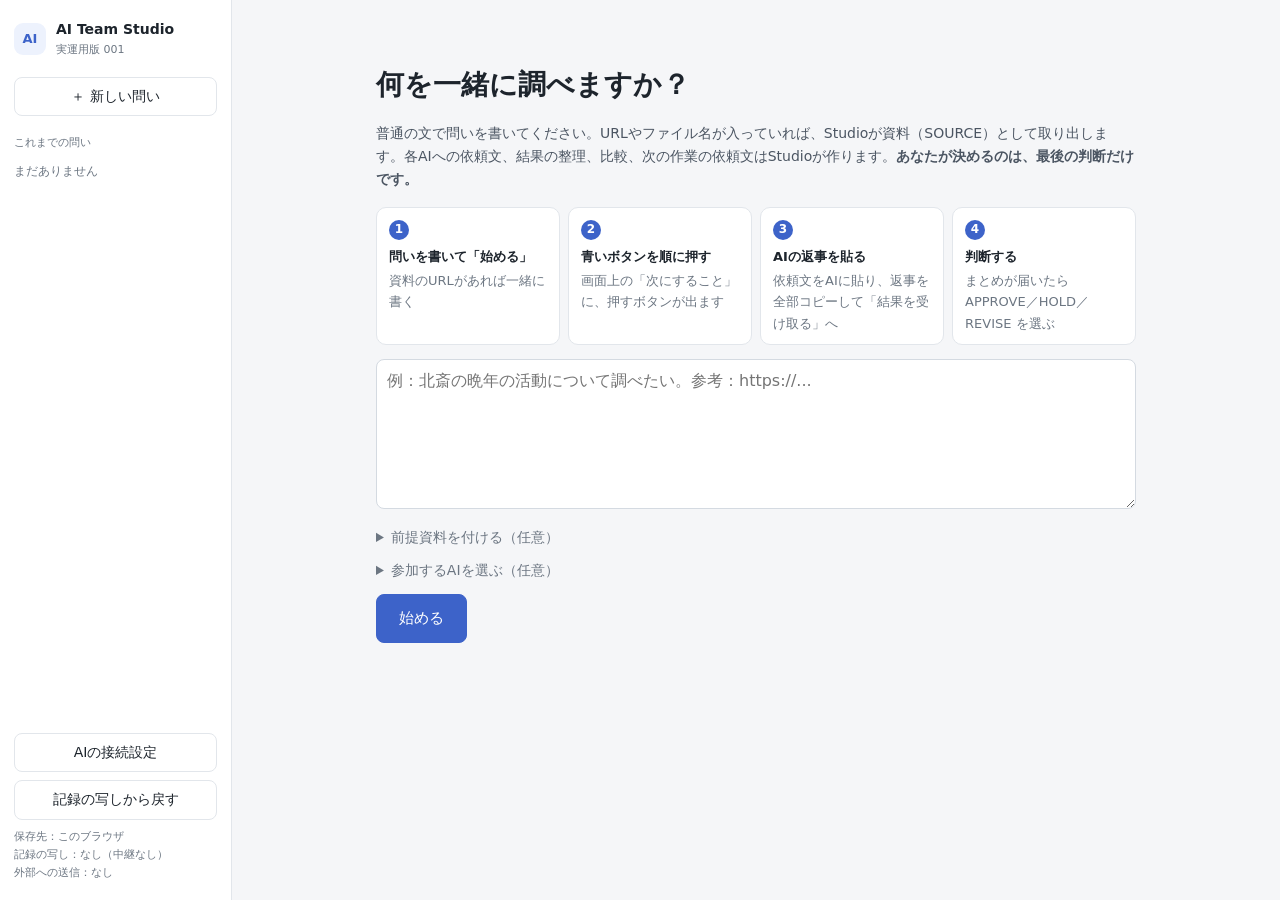
==== operational-studio-001/index.html @ 3225ef0c "feat(operational-001): Codex runner state in the Studio (stage 3-1) proxy/codex_runner.py hands to-C" ====
<!doctype html>
<html lang="ja">
<head>
<meta charset="utf-8">
<meta name="viewport" content="width=device-width,initial-scale=1">
<title>AI Team Studio — 実運用版 001</title>
<link rel="stylesheet" href="style.css">
</head>
<body>
<div class="app">
  <aside class="side">
    <div class="brand"><span class="mark">AI</span><div><b>AI Team Studio</b><small>実運用版 001</small></div></div>
    <button id="newCaseBtn" class="btn wide">＋ 新しい問い</button>
    <div class="side-label">これまでの問い</div>
    <div id="caseList" class="case-list"></div>
    <div class="side-bottom">
      <button id="settingsBtn" class="btn ghost wide">AIの接続設定</button>
      <button id="restoreBtn" class="btn ghost wide">記録の写しから戻す</button>
      <div class="side-note">保存先：このブラウザ<br>記録の写し：<span id="backupNote">なし（中継なし）</span><br>外部への送信：<span id="netNote">なし</span></div>
    </div>
  </aside>

  <main>
    <div id="saveWarn" class="save-warn" hidden></div>
    <!-- 入口：問いを書くだけ -->
    <section id="start" class="start" hidden>
      <h1>何を一緒に調べますか？</h1>
      <p class="lead">普通の文で問いを書いてください。URLやファイル名が入っていれば、Studioが資料（SOURCE）として取り出します。各AIへの依頼文、結果の整理、比較、次の作業の依頼文はStudioが作ります。<b>あなたが決めるのは、最後の判断だけです。</b></p>
      <ol class="howto">
        <li><b>問いを書いて「始める」</b><span>資料のURLがあれば一緒に書く</span></li>
        <li><b>青いボタンを順に押す</b><span>画面上の「次にすること」に、押すボタンが出ます</span></li>
        <li><b>AIの返事を貼る</b><span>依頼文をAIに貼り、返事を全部コピーして「結果を受け取る」へ</span></li>
        <li><b>判断する</b><span>まとめが届いたら APPROVE／HOLD／REVISE を選ぶ</span></li>
      </ol>
      <textarea id="qInput" rows="5" placeholder="例：北斎の晩年の活動について調べたい。参考：https://..."></textarea>
      <details class="opt"><summary>前提資料を付ける（任意）</summary>
        <p class="hint">すべてのAIの依頼文に、全文がそのまま入ります。中継につないだAIには「始める」と同時に送られるので、ここで入れてください。</p>
        <input id="premiseTitle" placeholder="資料の名前（例：前提資料）">
        <textarea id="premiseInput" rows="6" placeholder="前提資料の本文を貼る（仕様・現状・これまでの経緯など）"></textarea>
      </details>
      <details class="opt"><summary>参加するAIを選ぶ（任意）</summary><div id="obsPick" class="pick"></div></details>
      <button id="startBtn" class="btn primary big">始める</button>
    </section>

    <!-- ケース作業面 -->
    <section id="work" hidden>
      <div class="case-head">
        <div class="eyebrow" id="caseId"></div>
        <h1 id="caseTitle"></h1>
      </div>

      <ol class="stepper" id="stepper"></ol>

      <div class="next card" id="nextCard">
        <div class="next-label">次にすること</div>
        <div class="next-text" id="nextText"></div>
        <div class="next-actions" id="nextActions"></div>
      </div>

      <div class="grid">
        <div class="col">
          <div class="card">
            <div class="card-h"><h2>資料 SOURCE</h2><span class="hint">存在と、AIが読めたかは別に記録します</span></div>
            <div id="sources"></div>
            <div class="row">
              <input id="srcAdd" placeholder="URL・GitHub・ファイル名・メモを追加">
              <button id="srcAddBtn" class="btn">追加</button>
              <label class="btn">ファイルを確かめる<input id="srcFile" type="file" multiple hidden></label>
            </div>
            <details class="opt"><summary>本文として追加（前提資料など）</summary>
              <input id="srcTextTitle" placeholder="資料の名前">
              <textarea id="srcText" rows="5" placeholder="本文を貼る。全文が依頼文に入ります"></textarea>
              <button id="srcTextBtn" class="btn">本文として追加</button>
            </details>
          </div>

          <div class="card">
            <div class="card-h"><h2>観測 OBSERVE</h2><span class="hint">各AIの結果は混ぜずに別々に保存します</span></div>
            <div id="observers"></div>
          </div>

          <div class="card">
            <div class="card-h"><h2>結果を受け取る</h2><span class="hint">貼るだけ。誰の結果かはStudioが判定します</span></div>
            <textarea id="pasteBox" rows="5" placeholder="AIの回答をそのまま貼り付け（またはファイルをここへドロップ）"></textarea>
            <div class="row"><button id="pasteBtn" class="btn primary">取り込む</button><span id="pasteMsg" class="hint"></span></div>
            <div id="unassigned"></div>
          </div>
        </div>

        <div class="col">
          <div class="card">
            <div class="card-h"><h2>差分 DIFFERENCE</h2><span class="hint">違いは誤りではなく、どこから生じたかを残します</span></div>
            <div id="difference"></div>
          </div>
          <div class="card">
            <div class="card-h"><h2>統合 SYNTHESIS</h2><span class="hint">共通点・相違点・不明・保留・実行に必要なこと</span></div>
            <div id="synthesis"></div>
          </div>
          <div class="card">
            <div class="card-h"><h2>人間の判断 GATE</h2><span class="hint">ここだけはあなたが決めます</span></div>
            <div id="gate"></div>
          </div>
          <div class="card">
            <div class="card-h"><h2>次の行動 NEXT</h2><span class="hint">実装AIがこれだけで作業を始められる依頼</span></div>
            <div id="next"></div>
          </div>
        </div>
      </div>

      <div class="card">
        <div class="card-h"><h2>記録</h2><span class="hint">なぜこの判断になったかを後から追えます</span></div>
        <div id="meter" class="meter"></div>
        <div class="row"><button id="exportBtn" class="btn">記録をJSONで保存</button><label class="btn">JSONを読み込む<input id="importFile" type="file" accept=".json" hidden></label><button id="mdBtn" class="btn">Markdownで保存</button></div>
        <details><summary>経過（自動記録）</summary><ol id="log" class="log"></ol></details>
      </div>
    </section>
  </main>
</div>

<dialog id="settings">
  <form method="dialog">
    <h2>AIの接続設定</h2>
    <p class="hint">各AIへの渡し方を選びます。<b>手動</b>＝依頼文をコピーして貼る。<b>ローカル中継</b>＝手元で動かす中継サーバー経由（Claude Code・Codexは依頼ファイルを自分で読み、結果ファイルを書く。APIはサーバー側の鍵で呼ぶ）。APIキーはこの画面にもGitHubにも保存しません。</p>
    <label>ローカル中継のURL<input id="proxyUrl" placeholder="http://127.0.0.1:8787"></label>
    <div class="row"><button id="proxyTest" type="button" class="btn">接続を確認</button><span id="proxyMsg" class="hint"></span></div>
    <table class="tbl"><thead><tr><th>AI</th><th>渡し方</th><th>中継先（ローカル中継のとき）</th></tr></thead><tbody id="connRows"></tbody></table>
    <div class="row"><input id="newObs" placeholder="AIを追加（例：Perplexity）"><button id="newObsBtn" type="button" class="btn">追加</button></div>
    <div class="row"><button id="defaultsBtn" type="button" class="btn ghost">初期設定に戻す</button><span class="hint">中継の proxy/studio.config.json の内容（中継のURL・各AIの渡し方）を読み込みます。記録（Case）は変わりません。</span></div>
    <div class="row end"><button class="btn primary">閉じる</button></div>
  </form>
</dialog>

<script src="connectors.js?v=3-1"></script>
<script src="parse_v2.js"></script>
<script src="studio_state.js?v=3-1"></script>
<script src="studio_text.js?v=3-1b"></script>
<script src="studio_packets.js?v=2-2"></script>
<script src="app.js?v=3-1b"></script>
</body>
</html>
---- operational-studio-001/style.css ----
:root{
  --bg:#f5f6f8;--paper:#fff;--ink:#1d242c;--muted:#6c7682;--line:#e2e6eb;--soft:#f3f5f8;
  --blue:#3d63c9;--blue-soft:#edf2fd;--green:#2f7d55;--green-soft:#eaf6ef;--amber:#a66d12;--amber-soft:#fcf4e4;
  --red:#b14747;--red-soft:#fbeeee;--mono:ui-monospace,Consolas,monospace;
  --sans:system-ui,-apple-system,"Segoe UI","Yu Gothic UI","Noto Sans JP",sans-serif;
}
*{box-sizing:border-box}
body{margin:0;background:var(--bg);color:var(--ink);font:14px/1.65 var(--sans)}
button,input,textarea,select{font:inherit;color:inherit}
.app{display:grid;grid-template-columns:232px minmax(0,1fr);min-height:100vh}
.side{background:var(--paper);border-right:1px solid var(--line);padding:18px 14px;display:flex;flex-direction:column;gap:10px;position:sticky;top:0;height:100vh}
.brand{display:flex;gap:10px;align-items:center;margin-bottom:8px}.brand small{display:block;color:var(--muted);font-size:11px}
.mark{width:32px;height:32px;border-radius:9px;background:var(--blue-soft);color:var(--blue);display:grid;place-items:center;font-weight:700;font-size:13px}
.side-label{font-size:11px;color:var(--muted);margin-top:8px}
.case-list{display:flex;flex-direction:column;gap:4px;overflow:auto}
.case-item{border:0;background:none;text-align:left;padding:8px 10px;border-radius:8px;font-size:13px;cursor:pointer;line-height:1.4}
.case-item:hover{background:var(--soft)}.case-item.sel{background:var(--blue-soft);color:#24448f}
.case-item small{display:block;color:var(--muted);font-size:11px}
.side-bottom{margin-top:auto;display:flex;flex-direction:column;gap:8px}.side-note{font-size:11px;color:var(--muted)}
main{padding:22px 26px 60px;max-width:1280px}
.btn{border:1px solid var(--line);background:var(--paper);border-radius:8px;padding:7px 12px;cursor:pointer;white-space:nowrap}
.btn:hover{background:var(--soft)}.btn.primary{background:var(--blue);border-color:var(--blue);color:#fff}.btn.primary:hover{filter:brightness(1.07)}
.btn.ghost{background:transparent}.btn.wide{width:100%}.btn.big{padding:11px 22px;font-size:15px;margin-top:12px}
.btn.ok{border-color:#9fcdb3;color:var(--green)}.btn.hold{border-color:#e2c48d;color:var(--amber)}.btn.ng{border-color:#e3b0b0;color:var(--red)}
.btn:disabled{opacity:.45;cursor:not-allowed}
input,textarea,select{width:100%;border:1px solid #d4dae1;border-radius:8px;padding:8px 10px;background:#fff}
textarea{resize:vertical}input:focus,textarea:focus{outline:none;border-color:#8ea6dd;box-shadow:0 0 0 3px #e8eefb}
.start{max-width:760px;margin:40px auto}.start h1{font-size:28px;margin:0 0 8px}.lead{color:#4b5562}
.start textarea{font-size:16px;margin-top:10px}
.opt{margin-top:10px;color:var(--muted)}.pick{display:flex;flex-wrap:wrap;gap:12px;margin-top:6px;color:var(--ink)}.pick label{display:flex;gap:6px;align-items:center}.pick input{width:auto}
.case-head{margin-bottom:12px}.eyebrow{font:11px var(--mono);color:var(--muted);letter-spacing:.05em}.case-head h1{font-size:22px;margin:2px 0 0;line-height:1.4}
.stepper{display:grid;grid-template-columns:repeat(7,1fr);gap:6px;list-style:none;padding:0;margin:0 0 12px}
.stepper li{background:var(--paper);border:1px solid var(--line);border-radius:10px;padding:8px 6px;text-align:center;font-size:11px;color:var(--muted)}
.stepper li b{display:block;font-size:12px;color:var(--ink)}
.stepper li.done{background:var(--green-soft);border-color:#bfe0cc}.stepper li.done b{color:var(--green)}
.stepper li.now{background:var(--blue-soft);border-color:#b9c9ef}.stepper li.now b{color:var(--blue)}
.card{background:var(--paper);border:1px solid var(--line);border-radius:12px;padding:14px 16px;margin-bottom:12px}
.card-h{display:flex;align-items:baseline;gap:10px;flex-wrap:wrap;margin-bottom:8px}.card-h h2{font-size:15px;margin:0}
.hint{color:var(--muted);font-size:12px}
.next{border-color:#b9c9ef;background:linear-gradient(0deg,#fff,#f6f9ff)}
.next-label{font-size:11px;color:var(--blue);font-weight:600}.next-text{font-size:16px;margin:2px 0 8px}
.next-actions{display:flex;gap:8px;flex-wrap:wrap}
.grid{display:grid;grid-template-columns:1fr 1fr;gap:12px}.col{min-width:0}
.row{display:flex;gap:8px;align-items:center;margin-top:8px;flex-wrap:wrap}.row input{flex:1;min-width:160px}.row.end{justify-content:flex-end}
.item{border-top:1px solid var(--line);padding:9px 0}.item:first-child{border-top:0}
.item-h{display:flex;gap:8px;align-items:center;flex-wrap:wrap}.item-h b{font-size:13px}
.ref{font:12px var(--mono);color:#435064;word-break:break-all}
.chip{display:inline-block;font-size:11px;border-radius:999px;padding:1px 8px;border:1px solid var(--line);background:var(--soft);color:var(--muted);white-space:nowrap}
.chip.ok{background:var(--green-soft);border-color:#bfe0cc;color:var(--green)}
.chip.wait{background:var(--amber-soft);border-color:#ecd5a8;color:var(--amber)}
.chip.ng{background:var(--red-soft);border-color:#ecc3c3;color:var(--red)}
.chip.info{background:var(--blue-soft);border-color:#c9d6f4;color:var(--blue)}
.obs-body{margin:6px 0 0;font-size:13px}.obs-body dt{font-size:11px;color:var(--muted);margin-top:4px}.obs-body dd{margin:0;white-space:pre-wrap}
pre{white-space:pre-wrap;word-break:break-word;background:var(--soft);border:1px solid var(--line);border-radius:8px;padding:10px;font-size:12px;max-height:280px;overflow:auto}
.tbl{width:100%;border-collapse:collapse;font-size:12px}.tbl th,.tbl td{border-bottom:1px solid var(--line);padding:6px;text-align:left;vertical-align:top}
.tbl{table-layout:fixed}.tbl td{overflow-wrap:anywhere;word-break:break-word}
.tbl th{color:var(--muted);font-weight:500}
.meter{display:grid;grid-template-columns:repeat(5,1fr);gap:8px}
.meter div{background:var(--soft);border-radius:8px;padding:8px 10px}.meter b{display:block;font-size:20px}.meter span{font-size:11px;color:var(--muted)}
.log{font-size:12px;color:var(--muted);max-height:240px;overflow:auto}
.warn{border-left:3px solid var(--amber);background:var(--amber-soft);padding:8px 10px;border-radius:0 8px 8px 0;font-size:13px}
.save-bad{color:var(--red);font-weight:600}
.save-warn{background:var(--red-soft,#fbecec);color:var(--red);border:1px solid var(--red);border-radius:10px;padding:10px 14px;margin-bottom:14px;font-weight:600}
dialog{border:1px solid var(--line);border-radius:14px;padding:20px;max-width:720px;width:92vw}
dialog::backdrop{background:#1d242c55}
@media(max-width:980px){.app{grid-template-columns:1fr}.side{position:static;height:auto}.grid{grid-template-columns:1fr}.stepper{grid-template-columns:repeat(4,1fr)}.meter{grid-template-columns:repeat(2,1fr)}main{padding:16px}}
/* 使い方（入口の4手順・手動コピー後の手順） */
.howto{list-style:none;counter-reset:h;display:grid;grid-template-columns:repeat(4,1fr);gap:8px;padding:0;margin:16px 0 4px}
.howto li{counter-increment:h;background:var(--paper);border:1px solid var(--line);border-radius:10px;padding:10px 12px;font-size:13px}
.howto li::before{content:counter(h);display:inline-grid;place-items:center;width:20px;height:20px;border-radius:50%;background:var(--blue);color:#fff;font-size:12px;font-weight:600;margin-bottom:6px}
.howto b{display:block;margin-bottom:2px}.howto span{color:var(--muted)}
.steps{margin:8px 0 12px;padding-left:20px;line-height:1.9}
@media (max-width:720px){.howto{grid-template-columns:1fr 1fr}}
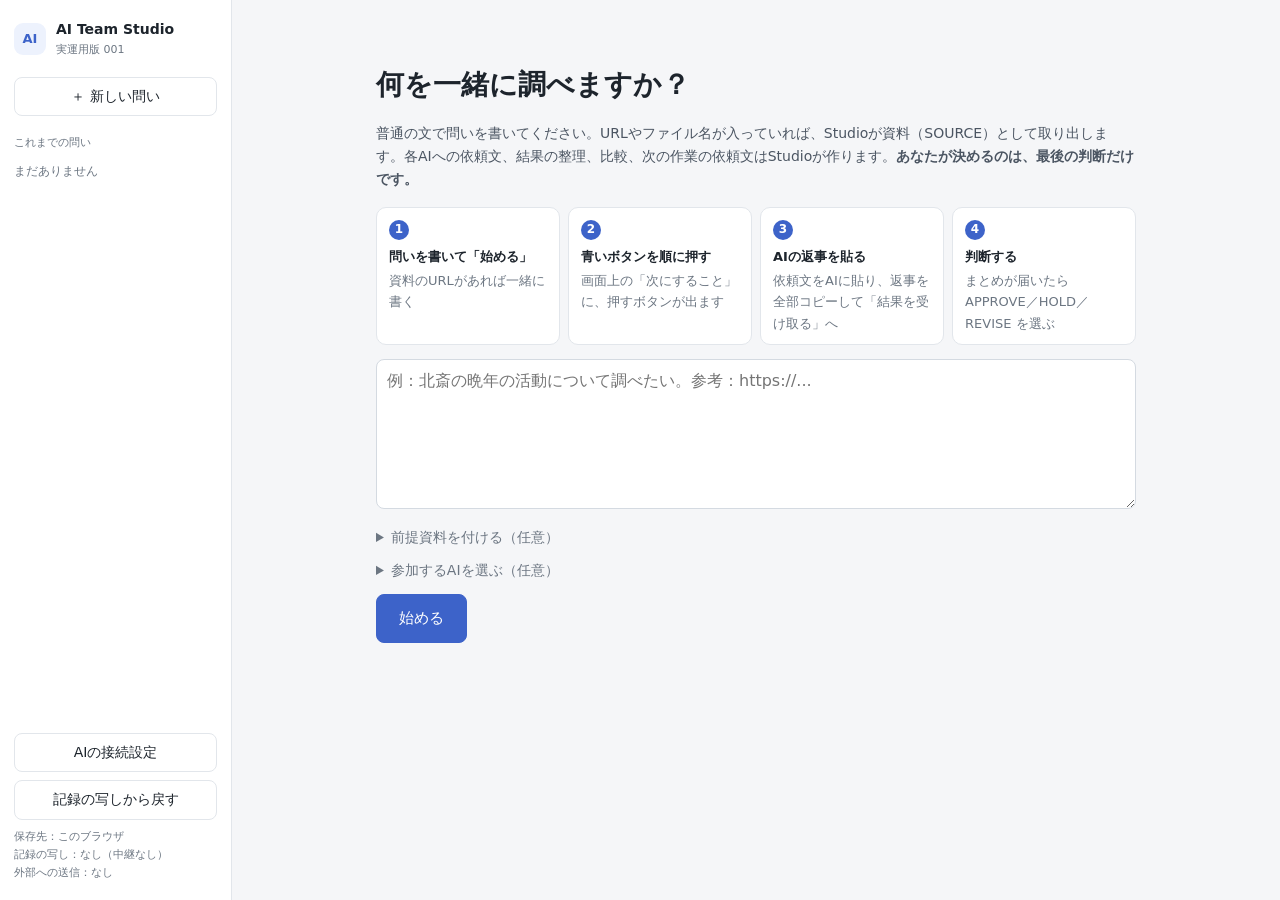
==== commit 48eb75ec: "fix(operational-001): Codex runner audit follow-up (stage 3-1-r2) R1 publish by hard link, never ove" ====
--- a/operational-studio-001/index.html
+++ b/operational-studio-001/index.html
@@ -130,11 +130,11 @@
   </form>
 </dialog>
 
-<script src="connectors.js?v=3-1"></script>
+<script src="connectors.js?v=3-2"></script>
 <script src="parse_v2.js"></script>
-<script src="studio_state.js?v=3-1"></script>
-<script src="studio_text.js?v=3-1b"></script>
+<script src="studio_state.js?v=3-2"></script>
+<script src="studio_text.js?v=3-2"></script>
 <script src="studio_packets.js?v=2-2"></script>
-<script src="app.js?v=3-1b"></script>
+<script src="app.js?v=3-2"></script>
 </body>
 </html>
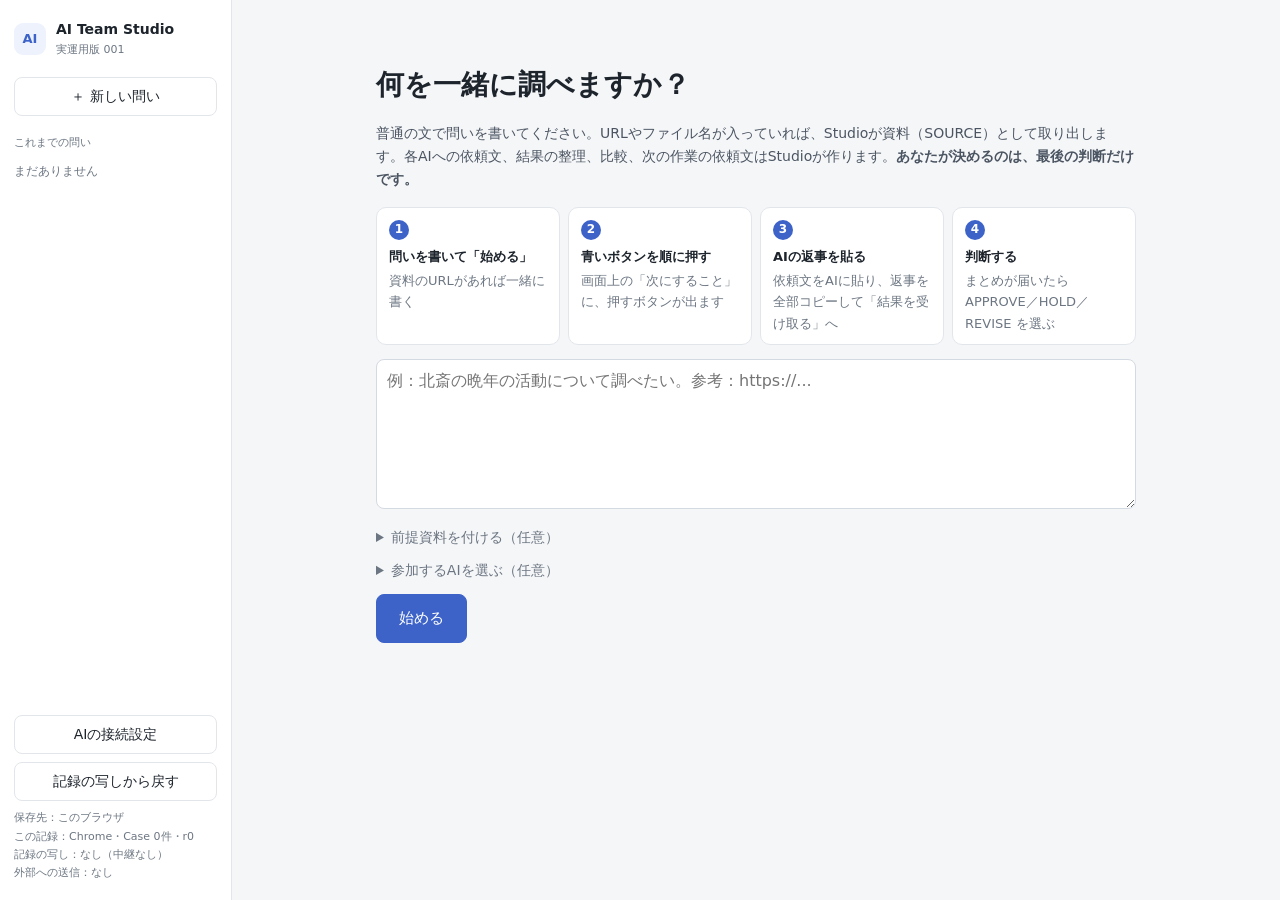
==== commit 3caae58b: "feat(operational-001): guard carrying against stale text, empty copies and two Studios (3-2) From th" ====
--- a/operational-studio-001/index.html
+++ b/operational-studio-001/index.html
@@ -16,12 +16,13 @@
     <div class="side-bottom">
       <button id="settingsBtn" class="btn ghost wide">AIの接続設定</button>
       <button id="restoreBtn" class="btn ghost wide">記録の写しから戻す</button>
-      <div class="side-note">保存先：このブラウザ<br>記録の写し：<span id="backupNote">なし（中継なし）</span><br>外部への送信：<span id="netNote">なし</span></div>
+      <div class="side-note">保存先：このブラウザ<br>この記録：<span id="recordNote">—</span><br>記録の写し：<span id="backupNote">なし（中継なし）</span><br>外部への送信：<span id="netNote">なし</span></div>
     </div>
   </aside>
 
   <main>
     <div id="saveWarn" class="save-warn" hidden></div>
+    <div id="studioWarn" class="save-warn" hidden></div>
     <!-- 入口：問いを書くだけ -->
     <section id="start" class="start" hidden>
       <h1>何を一緒に調べますか？</h1>
@@ -132,9 +133,9 @@
 
 <script src="connectors.js?v=3-2"></script>
 <script src="parse_v2.js"></script>
-<script src="studio_state.js?v=3-2"></script>
-<script src="studio_text.js?v=3-2"></script>
-<script src="studio_packets.js?v=2-2"></script>
-<script src="app.js?v=3-2"></script>
+<script src="studio_state.js?v=3-2-r1"></script>
+<script src="studio_text.js?v=3-2-r1"></script>
+<script src="studio_packets.js?v=2-3"></script>
+<script src="app.js?v=3-2-r1"></script>
 </body>
 </html>
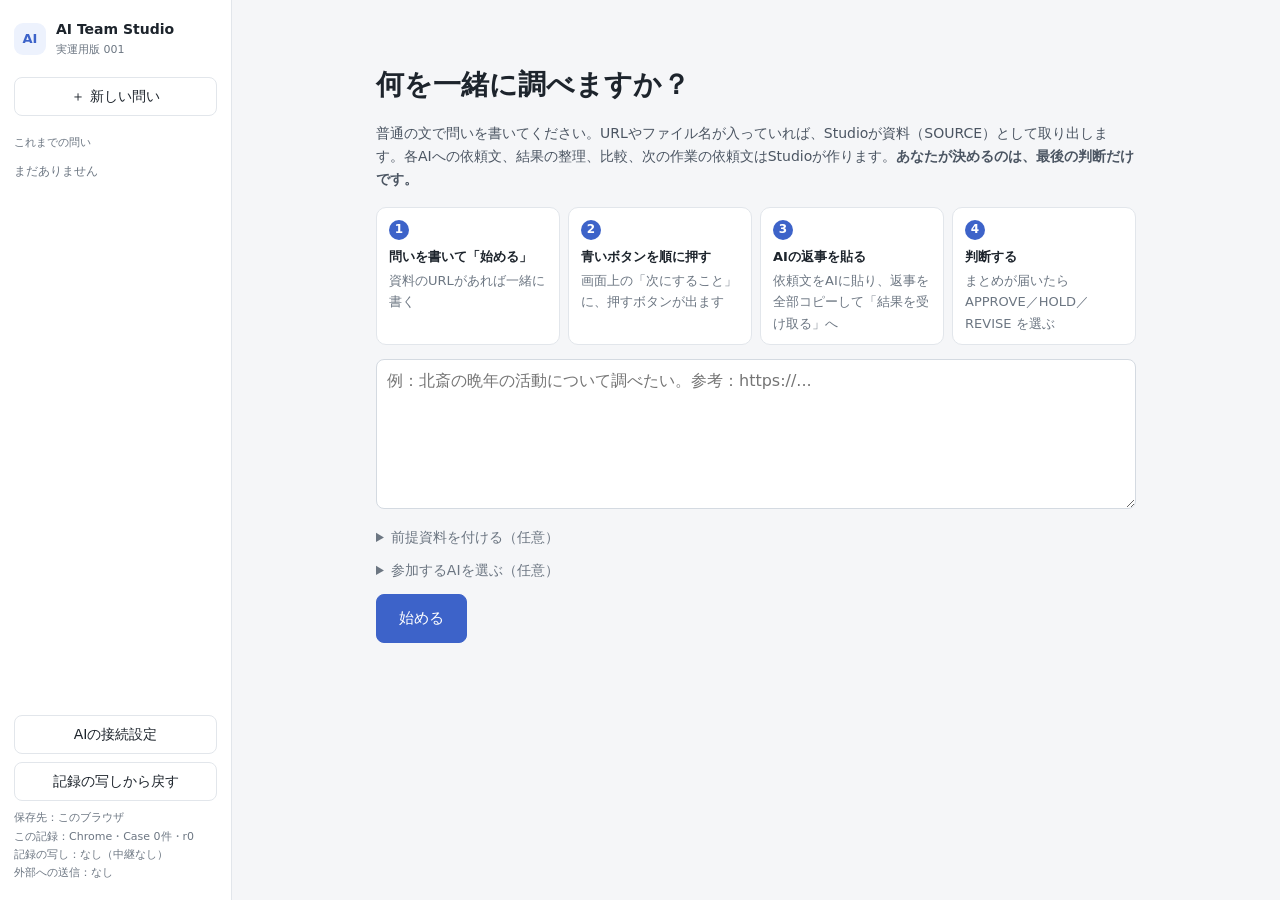
==== commit 6ac0d67c: "fix(operational-001): check every CASE line before adopting (Codex review of 3caae58) Codex audit (r" ====
--- a/operational-studio-001/index.html
+++ b/operational-studio-001/index.html
@@ -133,7 +133,7 @@
 
 <script src="connectors.js?v=3-2"></script>
 <script src="parse_v2.js"></script>
-<script src="studio_state.js?v=3-2-r1"></script>
+<script src="studio_state.js?v=3-2-r2"></script>
 <script src="studio_text.js?v=3-2-r1"></script>
 <script src="studio_packets.js?v=2-3"></script>
 <script src="app.js?v=3-2-r1"></script>
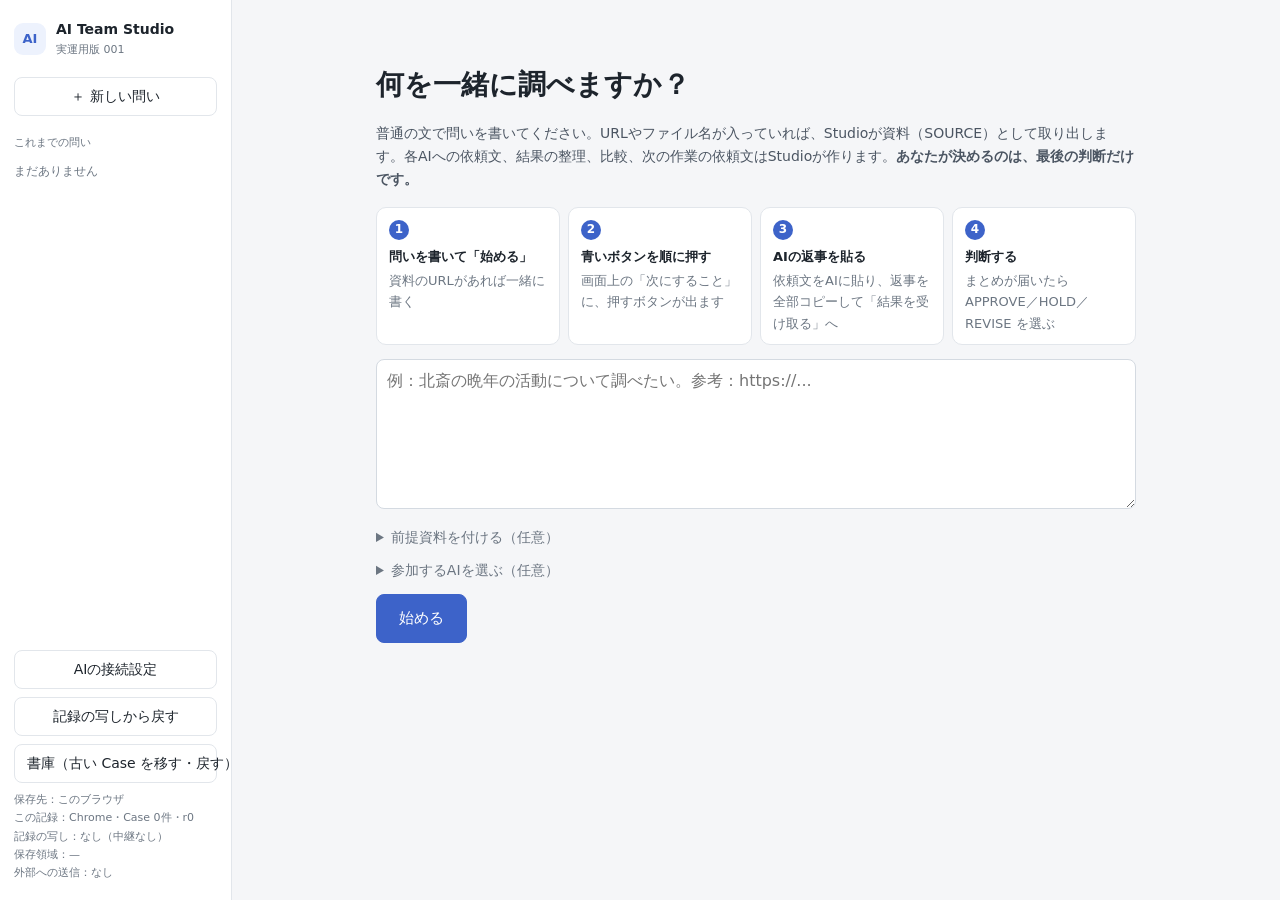
==== commit b2fcb01b: "feat(operational-001): Case archive to keep the browser storage under its limit Chrome 157 keeps at " ====
--- a/operational-studio-001/index.html
+++ b/operational-studio-001/index.html
@@ -16,7 +16,8 @@
     <div class="side-bottom">
       <button id="settingsBtn" class="btn ghost wide">AIの接続設定</button>
       <button id="restoreBtn" class="btn ghost wide">記録の写しから戻す</button>
-      <div class="side-note">保存先：このブラウザ<br>この記録：<span id="recordNote">—</span><br>記録の写し：<span id="backupNote">なし（中継なし）</span><br>外部への送信：<span id="netNote">なし</span></div>
+      <button id="archiveBtn" class="btn ghost wide">書庫（古い Case を移す・戻す）</button>
+      <div class="side-note">保存先：このブラウザ<br>この記録：<span id="recordNote">—</span><br>記録の写し：<span id="backupNote">なし（中継なし）</span><br>保存領域：<span id="storageNote">—</span><br>外部への送信：<span id="netNote">なし</span></div>
     </div>
   </aside>
 
@@ -134,8 +135,8 @@
 <script src="connectors.js?v=3-2"></script>
 <script src="parse_v2.js"></script>
 <script src="studio_state.js?v=3-2-r2"></script>
-<script src="studio_text.js?v=3-2-r1"></script>
-<script src="studio_packets.js?v=2-3"></script>
-<script src="app.js?v=3-2-r1"></script>
+<script src="studio_text.js?v=archive-2"></script>
+<script src="studio_packets.js?v=2-4"></script>
+<script src="app.js?v=archive-4"></script>
 </body>
 </html>
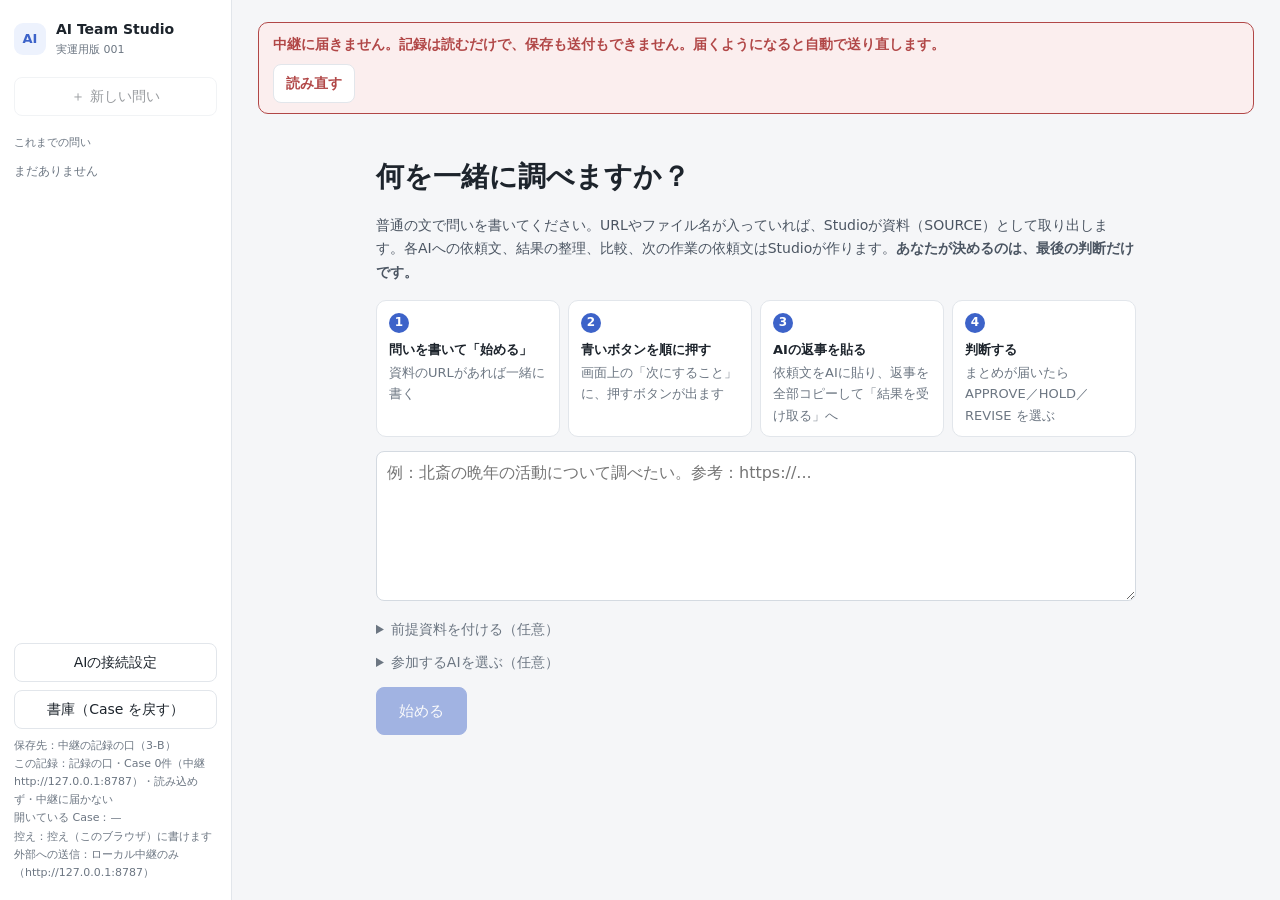
==== commit 2ba88f40: "feat(operational-001): 3-B stage 2, the screen on the record API app.js now keeps its record in the " ====
--- a/operational-studio-001/index.html
+++ b/operational-studio-001/index.html
@@ -16,8 +16,8 @@
     <div class="side-bottom">
       <button id="settingsBtn" class="btn ghost wide">AIの接続設定</button>
       <button id="restoreBtn" class="btn ghost wide">記録の写しから戻す</button>
-      <button id="archiveBtn" class="btn ghost wide">書庫（古い Case を移す・戻す）</button>
-      <div class="side-note">保存先：このブラウザ<br>この記録：<span id="recordNote">—</span><br>記録の写し：<span id="backupNote">なし（中継なし）</span><br>保存領域：<span id="storageNote">—</span><br>外部への送信：<span id="netNote">なし</span></div>
+      <button id="archiveBtn" class="btn ghost wide">書庫（Case を戻す）</button>
+      <div class="side-note">保存先：中継の記録の口（3-B）<br>この記録：<span id="recordNote">—</span><br>開いている Case：<span id="backupNote">—</span><br>控え：<span id="storageNote">—</span><br>外部への送信：<span id="netNote">なし</span></div>
     </div>
   </aside>
 
@@ -112,7 +112,7 @@
       <div class="card">
         <div class="card-h"><h2>記録</h2><span class="hint">なぜこの判断になったかを後から追えます</span></div>
         <div id="meter" class="meter"></div>
-        <div class="row"><button id="exportBtn" class="btn">記録をJSONで保存</button><label class="btn">JSONを読み込む<input id="importFile" type="file" accept=".json" hidden></label><button id="mdBtn" class="btn">Markdownで保存</button></div>
+        <div class="row"><button id="exportBtn" class="btn keep">記録をJSONで保存</button><label class="btn">JSONを読み込む<input id="importFile" type="file" accept=".json" hidden></label><button id="mdBtn" class="btn keep">Markdownで保存</button></div>
         <details><summary>経過（自動記録）</summary><ol id="log" class="log"></ol></details>
       </div>
     </section>
@@ -137,6 +137,7 @@
 <script src="studio_state.js?v=3-2-r2"></script>
 <script src="studio_text.js?v=archive-2"></script>
 <script src="studio_packets.js?v=2-4"></script>
-<script src="app.js?v=archive-4"></script>
+<script src="studio_record.js?v=3b-1"></script>
+<script src="app.js?v=3b-1"></script>
 </body>
 </html>
--- a/operational-studio-001/style.css
+++ b/operational-studio-001/style.css
@@ -71,3 +71,6 @@
 .howto b{display:block;margin-bottom:2px}.howto span{color:var(--muted)}
 .steps{margin:8px 0 12px;padding-left:20px;line-height:1.9}
 @media (max-width:720px){.howto{grid-template-columns:1fr 1fr}}
+/* 3-B: while the record cannot be written (or this Case conflicts), the work area is read only (RECORD_UI_3B.md 2.3) */
+body.ro #work button:not(.keep), body.ro #work input, body.ro #work textarea, body.ro #work select, body.ro #start button, body.ro #newCaseBtn{pointer-events:none;opacity:.45}
+.save-warn .row{margin-top:8px}
